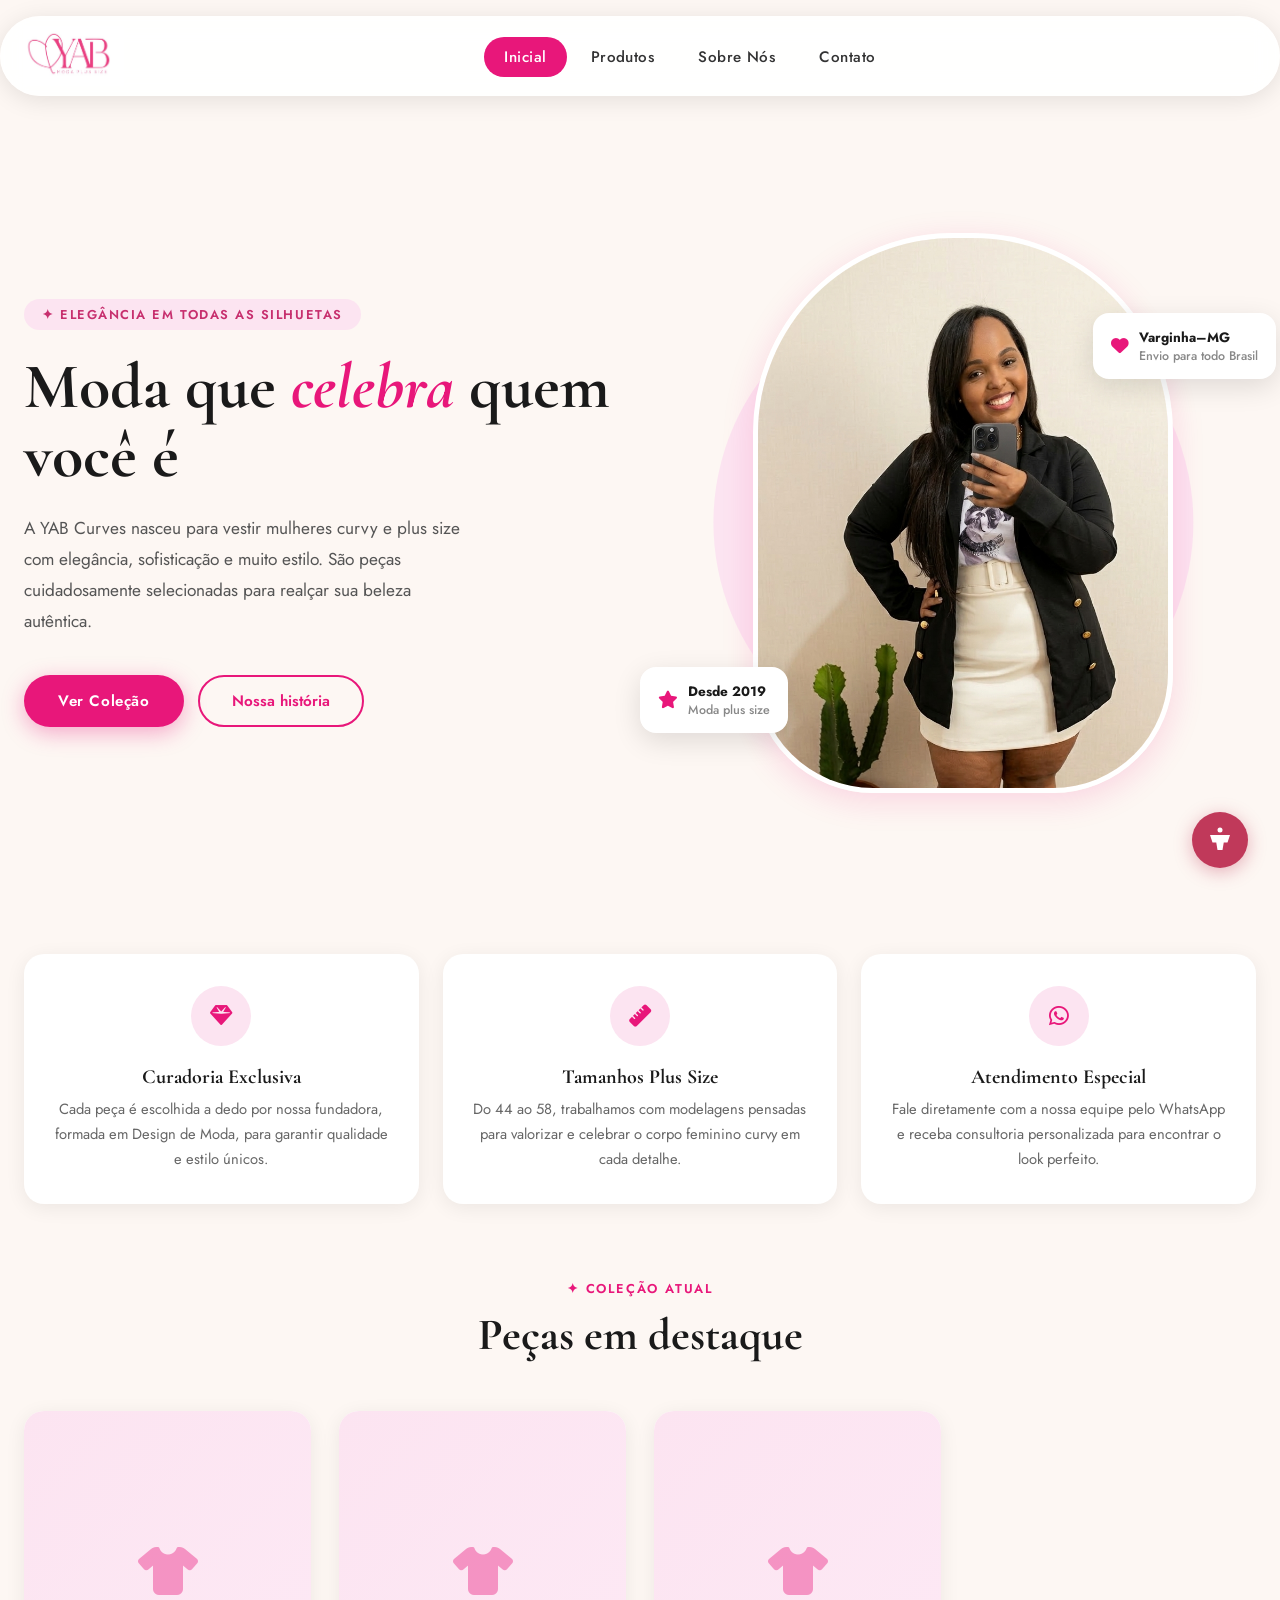
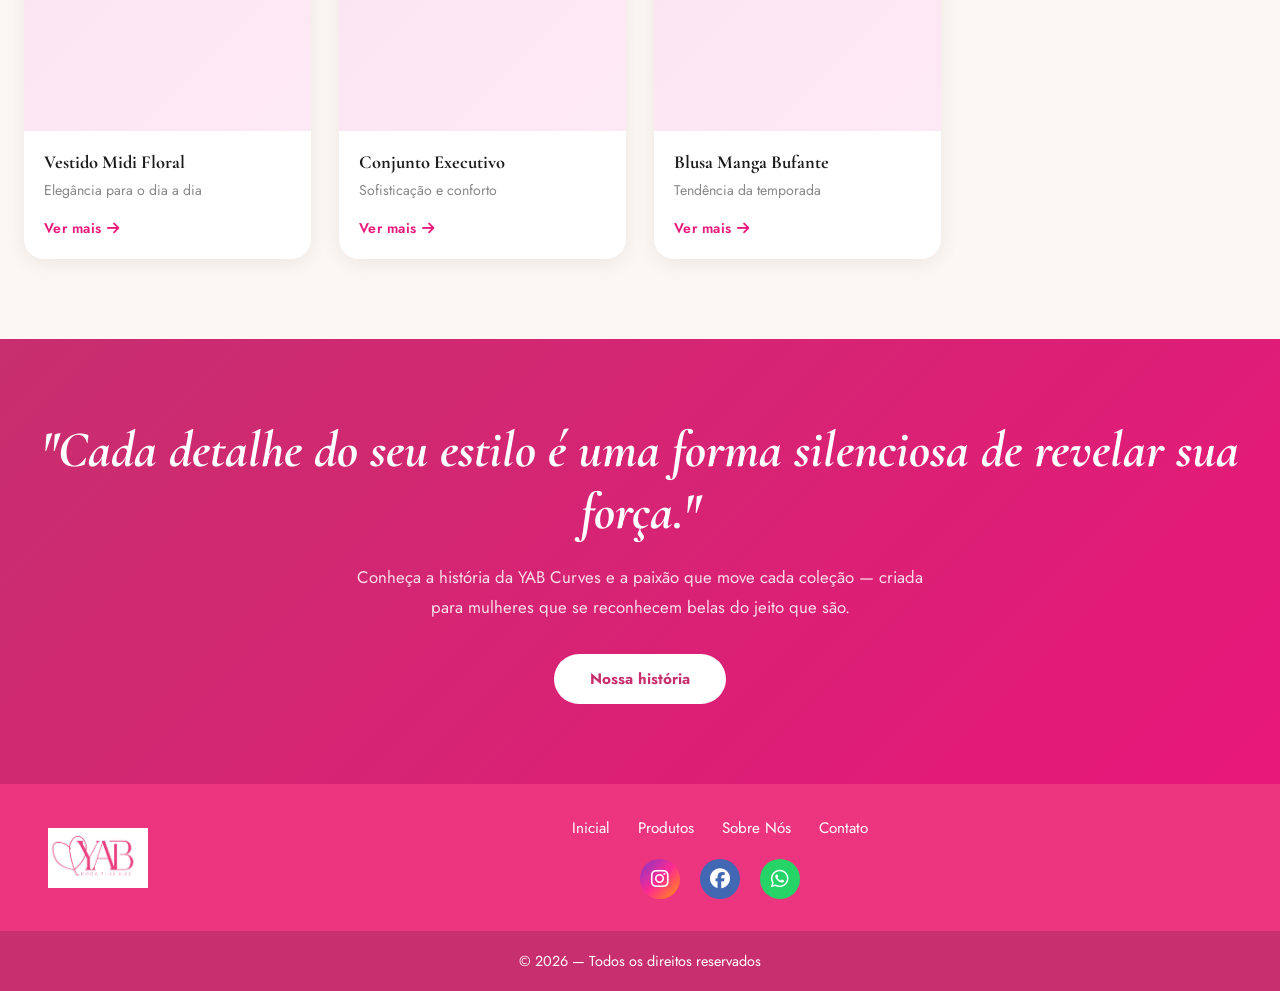
==== index.html @ ac4235fc "Add files via upload" ====
<!DOCTYPE html>
<html lang="pt-BR">
<head>
    <meta charset="UTF-8">
    <meta name="viewport" content="width=device-width, initial-scale=1.0">
    <title>YAB Curves — Moda Plus Size</title>
    <link rel="stylesheet" href="https://cdnjs.cloudflare.com/ajax/libs/font-awesome/6.5.1/css/all.min.css">
    <link rel="stylesheet" href="home.css">
</head>
<body>

    <nav class="navbar">
        <div id="nav_logo">
           <img src="yab_logo_branco.png" alt="YAB Curves" width="100" height="60">
        </div>
        <ul>
            <li><a href="index.html" class="active">Inicial</a></li>
            <li><a href="produtos.html">Produtos</a></li>
            <li><a href="sobre.html">Sobre Nós</a></li>
            <li><a href="contato.html">Contato</a></li>
        </ul>
        <div class="nav_spacer"></div>
    </nav>

    <main>

        <!-- ── HERO ── -->
        <section class="hero">
            <div class="hero-text">
                <span class="hero-badge">✦ Elegância em todas as silhuetas</span>
                <h1>Moda que <em>celebra</em> quem você é</h1>
                <p>A YAB Curves nasceu para vestir mulheres curvy e plus size com elegância, sofisticação e muito estilo. São peças cuidadosamente selecionadas para realçar sua beleza autêntica.</p>
                <div class="hero-buttons">
                    <a href="produtos.html" class="btn-primary">Ver Coleção</a>
                    <a href="sobre.html" class="btn-secondary">Nossa história</a>
                </div>
            </div>

            <div class="hero-visual">
                <div class="hero-blob"></div>
                <div class="hero-img-wrap">
                    <img src="JaqueYAB.png" alt="Modelo YAB Curves">
                </div>
                <div class="hero-tag tag-1">
                    <i class="fa-solid fa-star"></i>
                    <div>
                        <div style="font-weight:700;color:#1a1a1a">Desde 2019</div>
                        <div style="color:#888;font-size:.78rem">Moda plus size</div>
                    </div>
                </div>
                <div class="hero-tag tag-2">
                    <i class="fa-solid fa-heart"></i>
                    <div>
                        <div style="font-weight:700;color:#1a1a1a">Varginha–MG</div>
                        <div style="color:#888;font-size:.78rem">Envio para todo Brasil</div>
                    </div>
                </div>
            </div>
        </section>

        <!-- ── FEATURES ── -->
        <section class="features">
            <div class="feat-card">
                <div class="feat-icon"><i class="fa-solid fa-gem"></i></div>
                <h3>Curadoria Exclusiva</h3>
                <p>Cada peça é escolhida a dedo por nossa fundadora, formada em Design de Moda, para garantir qualidade e estilo únicos.</p>
            </div>
            <div class="feat-card">
                <div class="feat-icon"><i class="fa-solid fa-ruler"></i></div>
                <h3>Tamanhos Plus Size</h3>
                <p>Do 44 ao 58, trabalhamos com modelagens pensadas para valorizar e celebrar o corpo feminino curvy em cada detalhe.</p>
            </div>
            <div class="feat-card">
                <div class="feat-icon"><i class="fa-brands fa-whatsapp"></i></div>
                <h3>Atendimento Especial</h3>
                <p>Fale diretamente com a nossa equipe pelo WhatsApp e receba consultoria personalizada para encontrar o look perfeito.</p>
            </div>
        </section>

        <!-- ── DESTAQUES ── -->
        <section class="destaques">
            <div class="section-header">
                <span class="label">✦ Coleção atual</span>
                <h2>Peças em destaque</h2>
            </div>

            <div class="produtos-grid">
                <!-- Produto 1 -->
                <div class="produto-card">
                    <div class="produto-placeholder"><i class="fa-solid fa-shirt"></i></div>
                    <div class="produto-info">
                        <h4>Vestido Midi Floral</h4>
                        <p>Elegância para o dia a dia</p>
                        <a href="produtos.html" class="produto-link">Ver mais <i class="fa-solid fa-arrow-right"></i></a>
                    </div>
                </div>
                <!-- Produto 2 -->
                <div class="produto-card">
                    <div class="produto-placeholder"><i class="fa-solid fa-shirt"></i></div>
                    <div class="produto-info">
                        <h4>Conjunto Executivo</h4>
                        <p>Sofisticação e conforto</p>
                        <a href="produtos.html" class="produto-link">Ver mais <i class="fa-solid fa-arrow-right"></i></a>
                    </div>
                </div>
                <!-- Produto 3 -->
                <div class="produto-card">
                    <div class="produto-placeholder"><i class="fa-solid fa-shirt"></i></div>
                    <div class="produto-info">
                        <h4>Blusa Manga Bufante</h4>
                        <p>Tendência da temporada</p>
                        <a href="produtos.html" class="produto-link">Ver mais <i class="fa-solid fa-arrow-right"></i></a>
                    </div>
                </div>
            </div>
        </section>

        <!-- ── BANNER CTA ── -->
        <section class="banner-sobre">
            <h2>"Cada detalhe do seu estilo é uma forma silenciosa de revelar sua força."</h2>
            <p>Conheça a história da YAB Curves e a paixão que move cada coleção — criada para mulheres que se reconhecem belas do jeito que são.</p>
            <a href="sobre.html" class="btn-light">Nossa história</a>
        </section>

    </main>

    <footer>
        <div id="footer_content">
            <div id="footer_contacts">
                <div id="footer_logo">
                    <img src="yab_logo_branco.png" alt="Logo YAB" width="100" height="60">
                </div>
                <div id="footer_center">
                    <ul class="footer-list">
                        <li><a href="index.html">Inicial</a></li>
                        <li><a href="produtos.html">Produtos</a></li>
                        <li><a href="sobre.html">Sobre Nós</a></li>
                        <li><a href="contato.html">Contato</a></li>
                    </ul>
                    <div id="footer_social_midia">
                        <a href="https://www.instagram.com/yabcurves/" class="footer-link" id="instagram" aria-label="Instagram"><i class="fa-brands fa-instagram"></i></a>
                        <a href="https://www.facebook.com/share/1EVE8YNnXW/" class="footer-link" id="facebook" aria-label="Facebook"><i class="fa-brands fa-facebook"></i></a>
                        <a href="https://api.whatsapp.com/send?phone=5535991159481" class="footer-link" id="whatsapp" aria-label="WhatsApp"><i class="fa-brands fa-whatsapp"></i></a>
                    </div>
                </div>
            </div>
            <div id="footer_copyright">&copy; 2026 &mdash; Todos os direitos reservados</div>
        </div>
    </footer>
   <script src="acessibilidade.js"></script>
</body>
</html>
---- home.css ----
@import url('https://fonts.googleapis.com/css2?family=Cormorant+Garamond:ital,wght@0,400;0,600;0,700;1,400;1,600&family=Jost:wght@300;400;500;600&display=swap');

:root {
    --rosa:       #E8177A;
    --rosa-deep:  #C72F6E;
    --rosa-light: #fce4f1;
    --creme:      #fdf7f3;
    --cinza:      #444;
    --branco:     #ffffff;
    --shadow:     0 8px 32px rgba(232,23,122,.15);
}

*, *::before, *::after { margin:0; padding:0; box-sizing:border-box; }
html { scroll-behavior: smooth; }

body {
    font-family: 'Jost', sans-serif;
    background: var(--creme);
    color: var(--cinza);
    overflow-x: hidden;
}

/* ══════════ NAVBAR ══════════ */
.navbar {
    position: sticky;
    top: 16px;
    z-index: 100;
    max-width: 1300px;
    margin: 16px auto 0;
    background: rgba(255,255,255,.92);
    backdrop-filter: blur(12px);
    border-radius: 60px;
    padding: 10px 24px;
    box-shadow: 0 4px 24px rgba(0,0,0,.10);
    display: flex;
    align-items: center;
    justify-content: space-between;
}

#nav_logo img { display: block; }

.navbar ul {
    list-style: none;
    display: flex;
    gap: 4px;
    align-items: center;
}

.navbar li a {
    text-decoration: none;
    color: #333;
    font-weight: 500;
    font-size: .95rem;
    letter-spacing: .03em;
    padding: 9px 20px;
    border-radius: 30px;
    transition: background .25s, color .25s;
}

.navbar li a:hover,
.navbar li a.active {
    background: var(--rosa);
    color: #fff;
}

.nav-cta {
    background: var(--rosa) !important;
    color: #fff !important;
    font-weight: 600 !important;
}
.nav-cta:hover { background: var(--rosa-deep) !important; }

/* ══════════ HERO ══════════ */
.hero {
    max-width: 1300px;
    margin: 48px auto 0;
    padding: 0 24px;
    display: grid;
    grid-template-columns: 1fr 1fr;
    align-items: center;
    gap: 60px;
    min-height: 82vh;
}

.hero-text { animation: fadeUp .9s ease both; }

.hero-badge {
    display: inline-block;
    background: var(--rosa-light);
    color: var(--rosa-deep);
    font-size: .8rem;
    font-weight: 600;
    letter-spacing: .12em;
    text-transform: uppercase;
    padding: 6px 18px;
    border-radius: 30px;
    margin-bottom: 1.4rem;
}

.hero-text h1 {
    font-family: 'Cormorant Garamond', serif;
    font-size: clamp(2.8rem, 5vw, 5rem);
    font-weight: 700;
    line-height: 1.08;
    color: #1a1a1a;
    margin-bottom: 1.4rem;
}

.hero-text h1 em {
    font-style: italic;
    color: var(--rosa);
}

.hero-text p {
    font-size: 1.08rem;
    line-height: 1.8;
    color: #555;
    max-width: 440px;
    margin-bottom: 2.4rem;
}

.hero-buttons { display: flex; gap: 14px; flex-wrap: wrap; }

.btn-primary {
    background: var(--rosa);
    color: #fff;
    text-decoration: none;
    font-weight: 600;
    font-size: .95rem;
    letter-spacing: .04em;
    padding: 15px 34px;
    border-radius: 50px;
    transition: background .25s, transform .2s, box-shadow .25s;
    box-shadow: 0 6px 22px rgba(232,23,122,.35);
}
.btn-primary:hover {
    background: var(--rosa-deep);
    transform: translateY(-2px);
    box-shadow: 0 10px 28px rgba(232,23,122,.45);
}

.btn-secondary {
    border: 2px solid var(--rosa);
    color: var(--rosa);
    text-decoration: none;
    font-weight: 600;
    font-size: .95rem;
    padding: 13px 32px;
    border-radius: 50px;
    transition: background .25s, color .25s;
}
.btn-secondary:hover { background: var(--rosa); color: #fff; }

/* Hero visual */
.hero-visual {
    position: relative;
    display: flex;
    justify-content: center;
    animation: fadeUp 1s .2s ease both;
}

.hero-img-wrap {
    width: 420px;
    height: 560px;
    border-radius: 200px 200px 120px 120px;
    overflow: hidden;
    box-shadow: var(--shadow);
    border: 5px solid #fff;
    position: relative;
    z-index: 2;
}

.hero-img-wrap img {
    width: 100%; height: 100%;
    object-fit: cover;
    object-position: top;
}

.hero-blob {
    position: absolute;
    width: 480px;
    height: 480px;
    border-radius: 50%;
    background: var(--rosa-light);
    top: 50%;
    left: 50%;
    transform: translate(-52%, -48%);
    z-index: 1;
}

.hero-tag {
    position: absolute;
    z-index: 3;
    background: #fff;
    border-radius: 16px;
    padding: 14px 18px;
    box-shadow: 0 8px 28px rgba(0,0,0,.12);
    display: flex;
    align-items: center;
    gap: 10px;
    font-size: .85rem;
    font-weight: 500;
}

.hero-tag.tag-1 { bottom: 60px; left: -30px; }
.hero-tag.tag-2 { top: 80px; right: -20px; }
.hero-tag i { color: var(--rosa); font-size: 1.1rem; }

/* ══════════ FEATURES ══════════ */
.features {
    max-width: 1300px;
    margin: 72px auto;
    padding: 0 24px;
    display: grid;
    grid-template-columns: repeat(3, 1fr);
    gap: 24px;
}

.feat-card {
    background: #fff;
    border-radius: 20px;
    padding: 32px 28px;
    text-align: center;
    box-shadow: 0 4px 20px rgba(0,0,0,.07);
    transition: transform .3s, box-shadow .3s;
}
.feat-card:hover { transform: translateY(-6px); box-shadow: var(--shadow); }

.feat-icon {
    width: 60px; height: 60px;
    border-radius: 50%;
    background: var(--rosa-light);
    display: flex; align-items: center; justify-content: center;
    margin: 0 auto 1.2rem;
}
.feat-icon i { font-size: 1.4rem; color: var(--rosa); }

.feat-card h3 {
    font-family: 'Cormorant Garamond', serif;
    font-size: 1.25rem;
    font-weight: 700;
    color: #1a1a1a;
    margin-bottom: .5rem;
}
.feat-card p { font-size: .92rem; color: #666; line-height: 1.7; }

/* ══════════ DESTAQUES ══════════ */
.destaques {
    max-width: 1300px;
    margin: 0 auto 80px;
    padding: 0 24px;
}

.section-header { text-align: center; margin-bottom: 3rem; }

.section-header .label {
    display: inline-block;
    color: var(--rosa);
    font-size: .8rem;
    font-weight: 600;
    letter-spacing: .14em;
    text-transform: uppercase;
    margin-bottom: .7rem;
}

.section-header h2 {
    font-family: 'Cormorant Garamond', serif;
    font-size: clamp(2rem, 3.5vw, 3rem);
    font-weight: 700;
    color: #1a1a1a;
    line-height: 1.2;
}

.produtos-grid {
    display: grid;
    grid-template-columns: repeat(auto-fill, minmax(270px, 1fr));
    gap: 28px;
}

.produto-card {
    background: #fff;
    border-radius: 20px;
    overflow: hidden;
    box-shadow: 0 4px 20px rgba(0,0,0,.07);
    transition: transform .3s, box-shadow .3s;
}
.produto-card:hover { transform: translateY(-6px); box-shadow: var(--shadow); }

.produto-img { width: 100%; height: 320px; object-fit: cover; display: block; }

.produto-info { padding: 20px; }
.produto-info h4 {
    font-family: 'Cormorant Garamond', serif;
    font-size: 1.15rem;
    font-weight: 700;
    color: #1a1a1a;
    margin-bottom: .4rem;
}
.produto-info p { font-size: .88rem; color: #888; margin-bottom: 1rem; }

.produto-link {
    display: inline-flex;
    align-items: center;
    gap: 6px;
    color: var(--rosa);
    font-weight: 600;
    font-size: .88rem;
    text-decoration: none;
    letter-spacing: .03em;
    transition: gap .2s;
}
.produto-link:hover { gap: 10px; }

.produto-placeholder {
    width: 100%; height: 320px;
    background: linear-gradient(135deg, var(--rosa-light) 0%, #fde9f5 100%);
    display: flex; align-items: center; justify-content: center;
}
.produto-placeholder i { font-size: 3rem; color: var(--rosa); opacity: .4; }

/* ══════════ BANNER SOBRE ══════════ */
.banner-sobre {
    background: linear-gradient(135deg, var(--rosa-deep) 0%, var(--rosa) 100%);
    padding: 80px 24px;
    text-align: center;
}

.banner-sobre h2 {
    font-family: 'Cormorant Garamond', serif;
    font-size: clamp(2rem, 4vw, 3.2rem);
    color: #fff;
    font-weight: 700;
    margin-bottom: 1.2rem;
    font-style: italic;
}

.banner-sobre p {
    font-size: 1.05rem;
    color: rgba(255,255,255,.85);
    max-width: 600px;
    margin: 0 auto 2rem;
    line-height: 1.8;
}

.btn-light {
    background: #fff;
    color: var(--rosa-deep);
    text-decoration: none;
    font-weight: 700;
    font-size: .95rem;
    padding: 14px 36px;
    border-radius: 50px;
    transition: transform .2s, box-shadow .2s;
    display: inline-block;
}
.btn-light:hover { transform: translateY(-2px); box-shadow: 0 8px 24px rgba(0,0,0,.2); }

/* ══════════ FOOTER ══════════ */
footer { width: 100%; }

#footer_content { background: #ed357f; display: flex; flex-direction: column; }

#footer_contacts {
    display: grid;
    grid-template-columns: 160px 1fr;
    align-items: center;
    padding: 2rem 3rem;
}

#footer_logo { display: flex; align-items: center; }

#footer_center {
    display: flex;
    flex-direction: column;
    align-items: center;
    gap: 1.25rem;
}

.footer-list {
    display: flex; gap: .75rem;
    list-style: none; flex-wrap: wrap;
    justify-content: center;
}

.footer-list a {
    text-decoration: none; color: #fff;
    font-size: .95rem; padding: 4px 8px;
    border-radius: 4px; transition: opacity .2s;
}
.footer-list a:hover { opacity: .7; }

#footer_social_midia { display: flex; align-items: center; gap: 1.25rem; }

.footer-link {
    display: flex; align-items: center; justify-content: center;
    height: 2.5rem; width: 2.5rem;
    color: #fff; border-radius: 50%; text-decoration: none;
    transition: opacity .2s, transform .2s;
}
.footer-link i { font-size: 1.25rem; }
.footer-link:hover { opacity: .85; transform: scale(1.1); }

#instagram { background: linear-gradient(135deg,#7f37c9,#ff2992,#ff9807); }
#facebook  { background: #4267b3; }
#whatsapp  { background: #25d366; }

#footer_copyright {
    color: #fff;
    background: var(--rosa-deep);
    display: flex; justify-content: center;
    font-size: .9rem; padding: 1.25rem; gap: .25rem;
}

/* ══════════ ANIMAÇÕES ══════════ */
@keyframes fadeUp {
    from { opacity: 0; transform: translateY(30px); }
    to   { opacity: 1; transform: translateY(0); }
}

/* ══════════ RESPONSIVO ══════════ */
@media (max-width: 900px) {
    .hero {
        grid-template-columns: 1fr;
        text-align: center;
        gap: 40px;
        min-height: auto;
        padding-top: 24px;
    }
    .hero-text p { max-width: 100%; }
    .hero-buttons { justify-content: center; }
    .hero-img-wrap { width: 300px; height: 400px; }
    .hero-blob { width: 340px; height: 340px; }
    .hero-tag.tag-1 { left: 10px; }
    .hero-tag.tag-2 { right: 10px; }
    .features { grid-template-columns: 1fr; }
}

@media (max-width: 768px) {
    .navbar { max-width: 95%; padding: 8px 14px; }
    .navbar li a { padding: 8px 12px; font-size: .88rem; }
    #footer_contacts { grid-template-columns: 1fr; justify-items: center; gap: 1.5rem; padding: 1.5rem; }
}

@media (max-width: 480px) {
    .navbar li a { padding: 7px 9px; font-size: .82rem; }
    .hero-tag { display: none; }
}
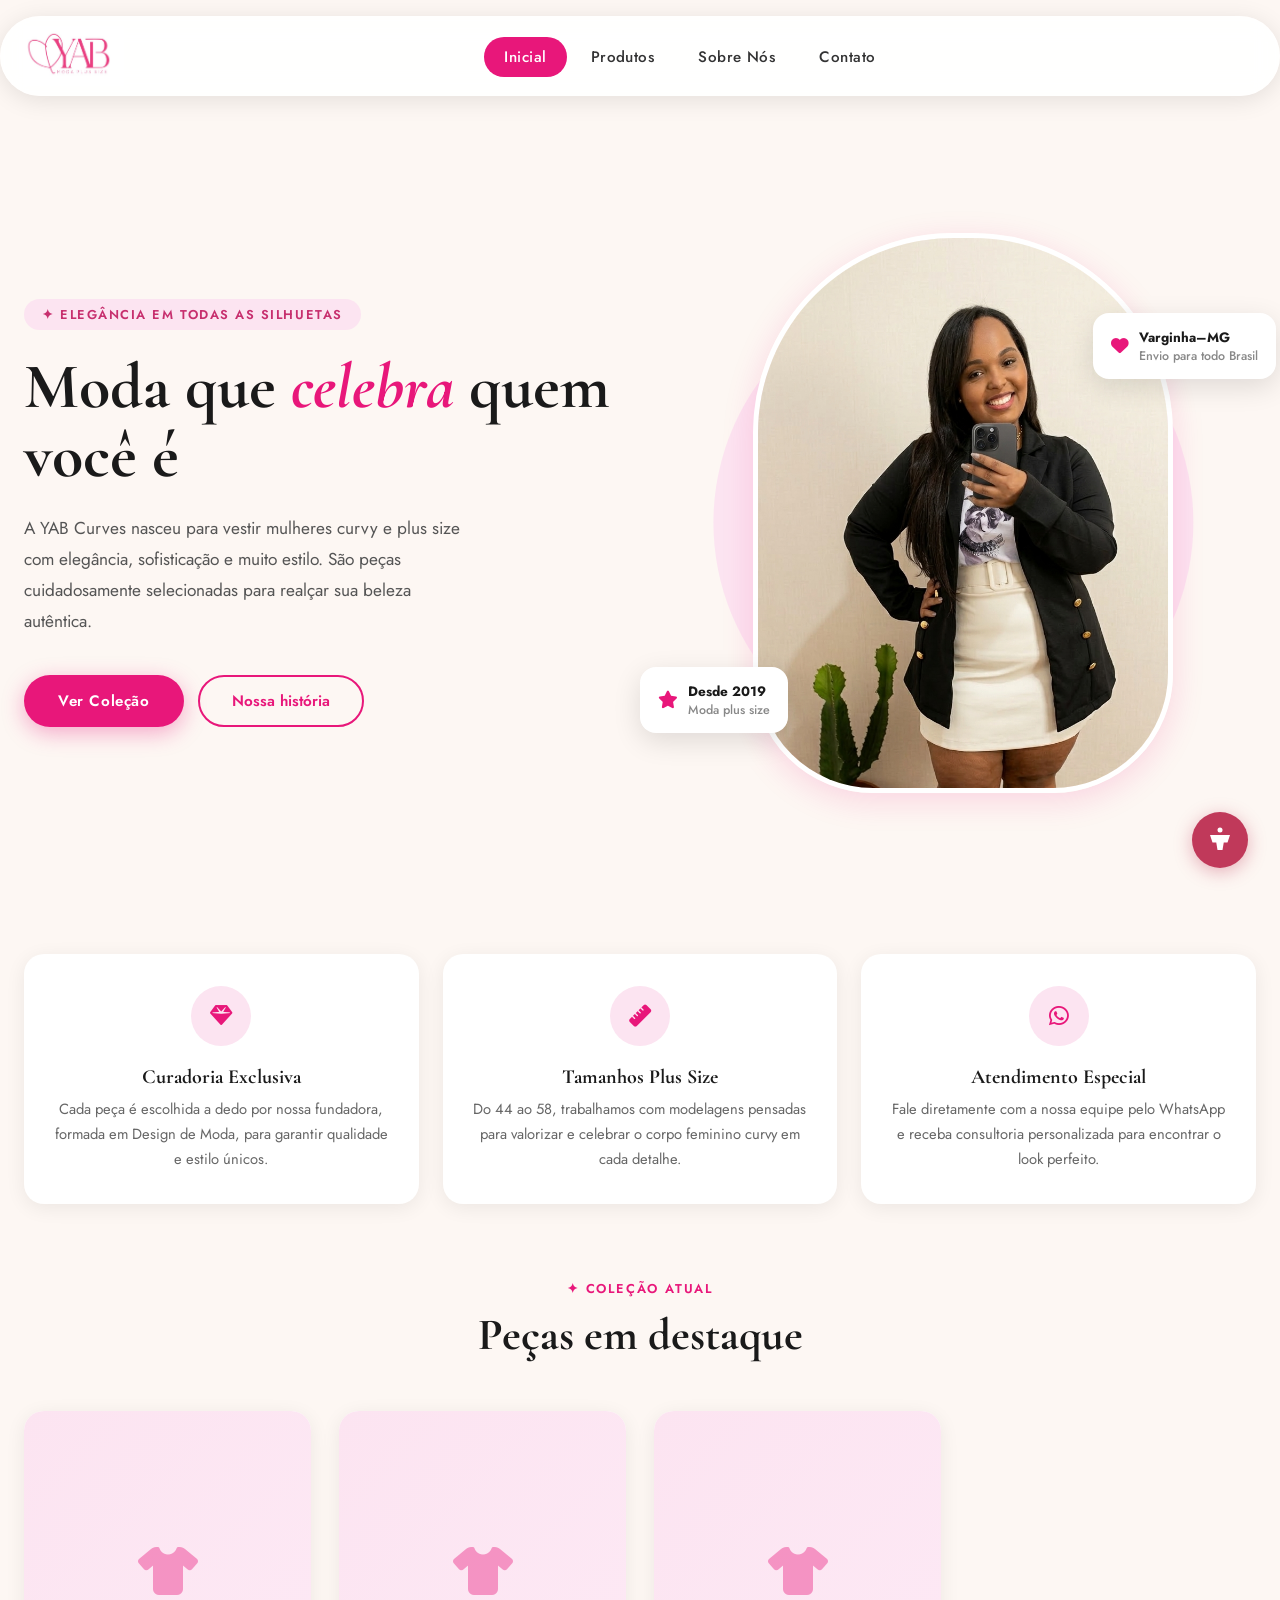
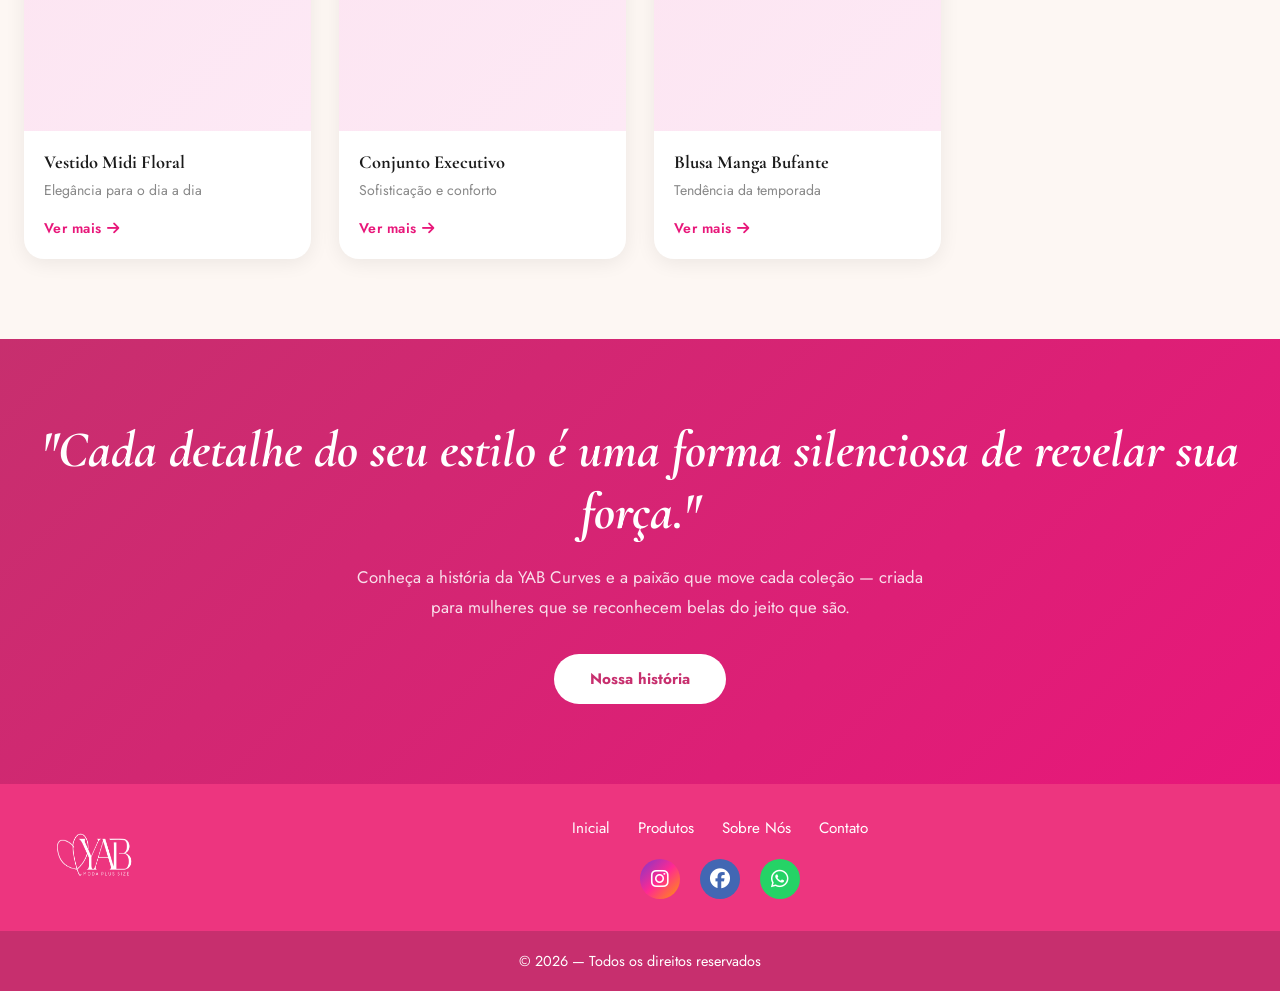
==== commit 67195298: "Fix HTML structure and update logo image source" ====
--- a/index.html
+++ b/index.html
@@ -128,7 +128,7 @@
         <div id="footer_content">
             <div id="footer_contacts">
                 <div id="footer_logo">
-                    <img src="yab_logo_branco.png" alt="Logo YAB" width="100" height="60">
+                   <img src="yab_logo_rosa.png.png" alt="Logo YAB" width="100" height="60">
                 </div>
                 <div id="footer_center">
                     <ul class="footer-list">
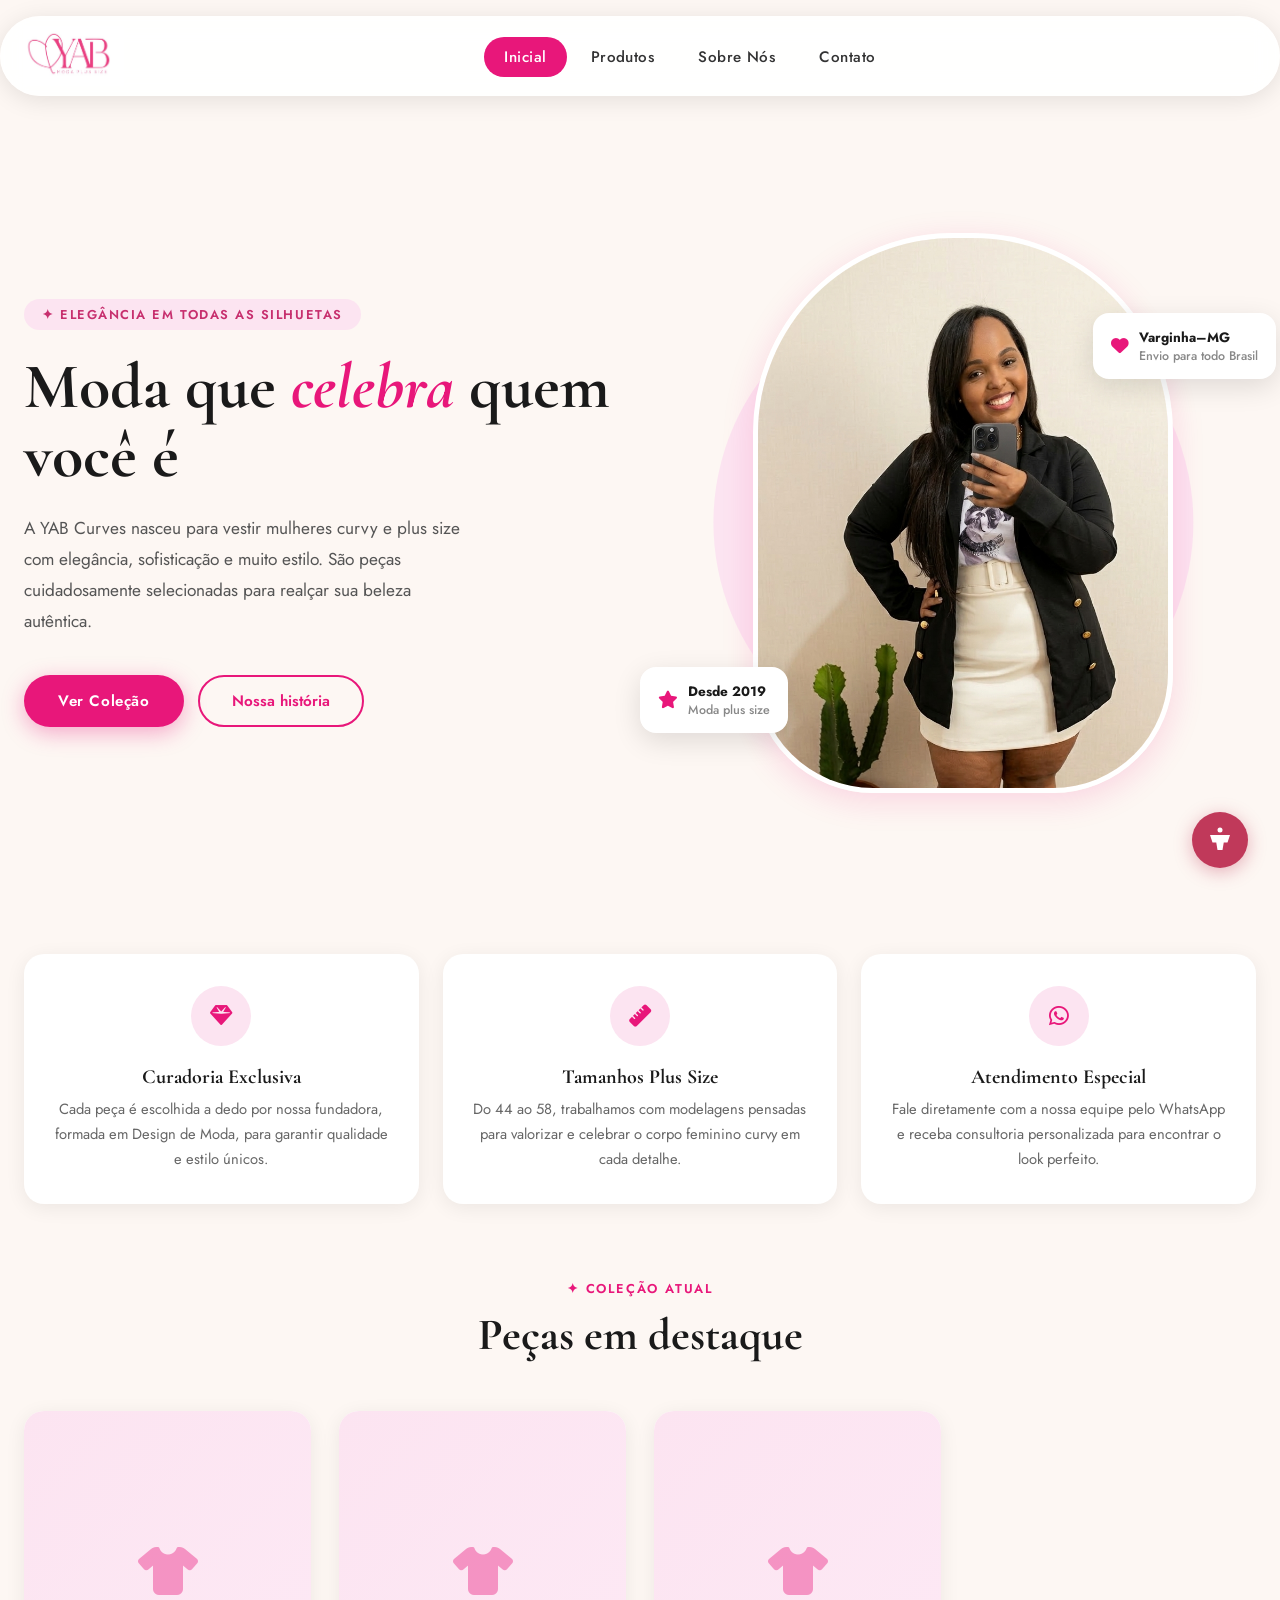
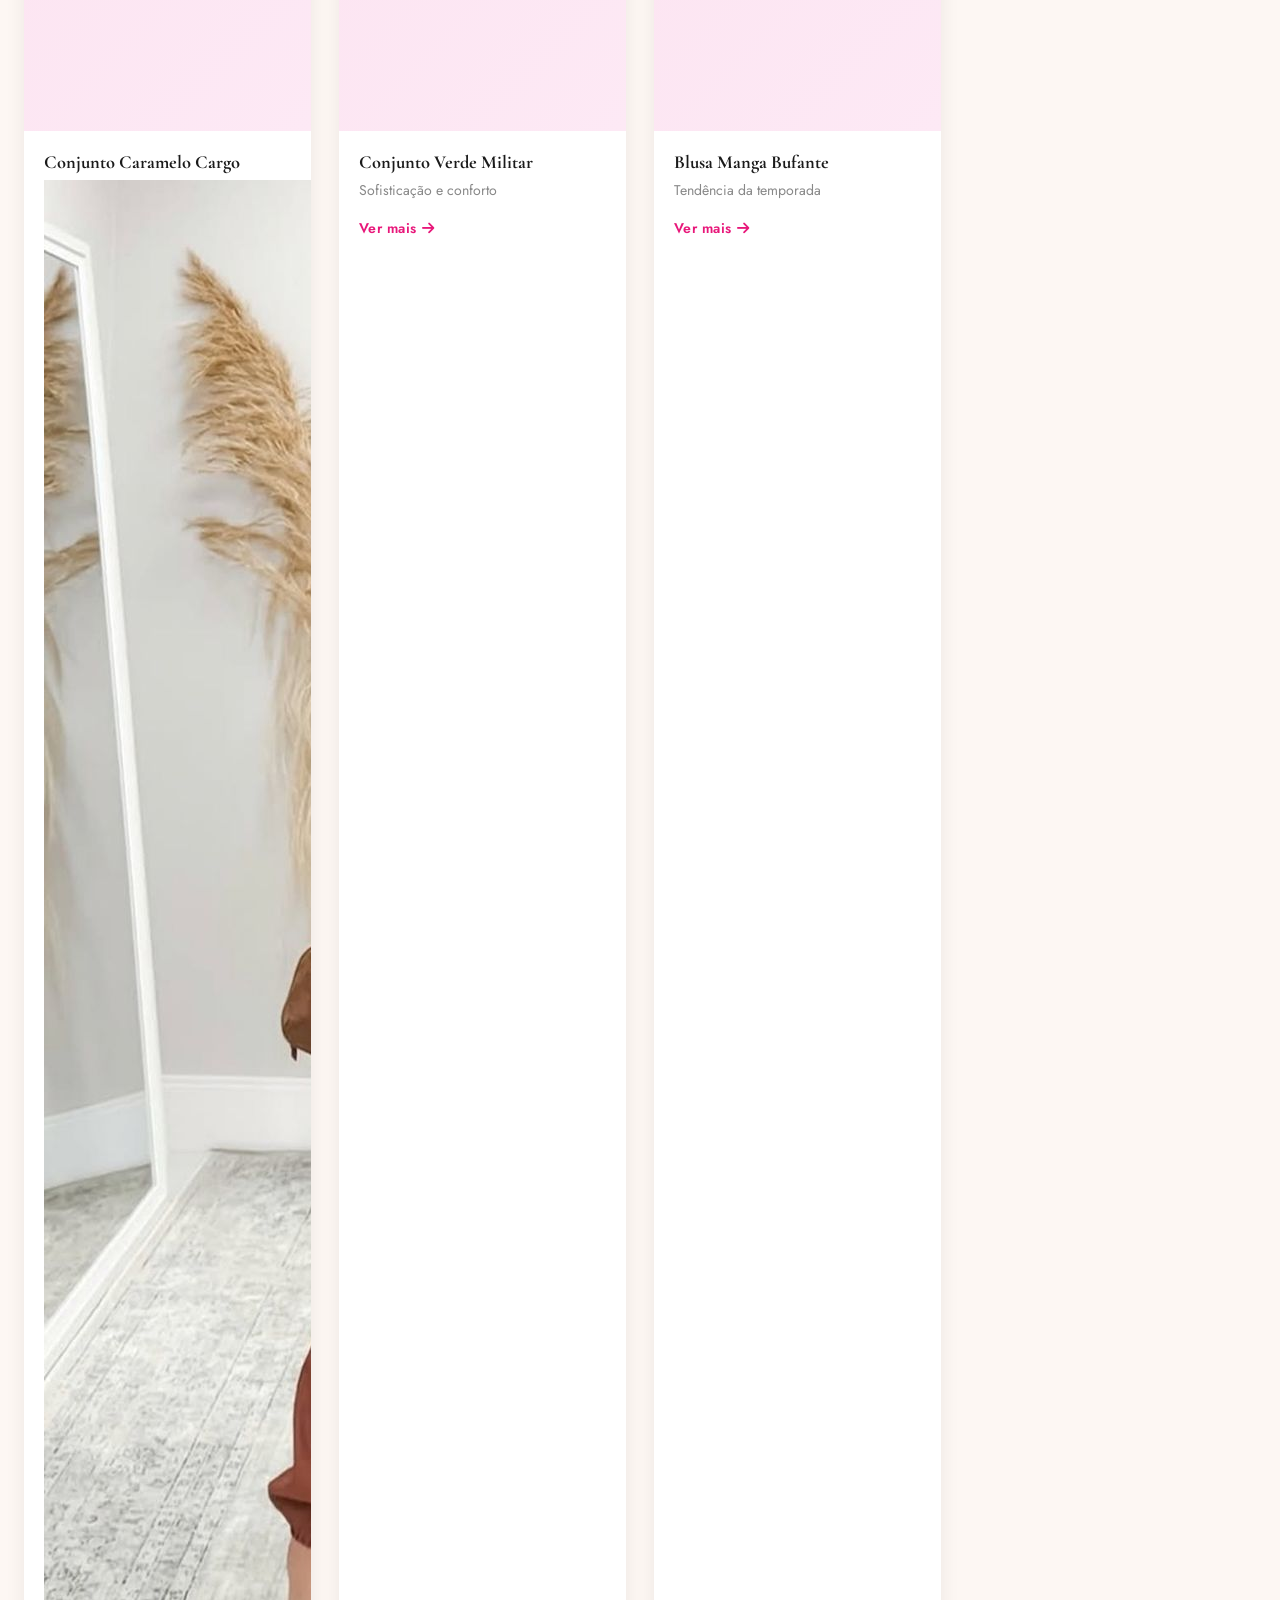
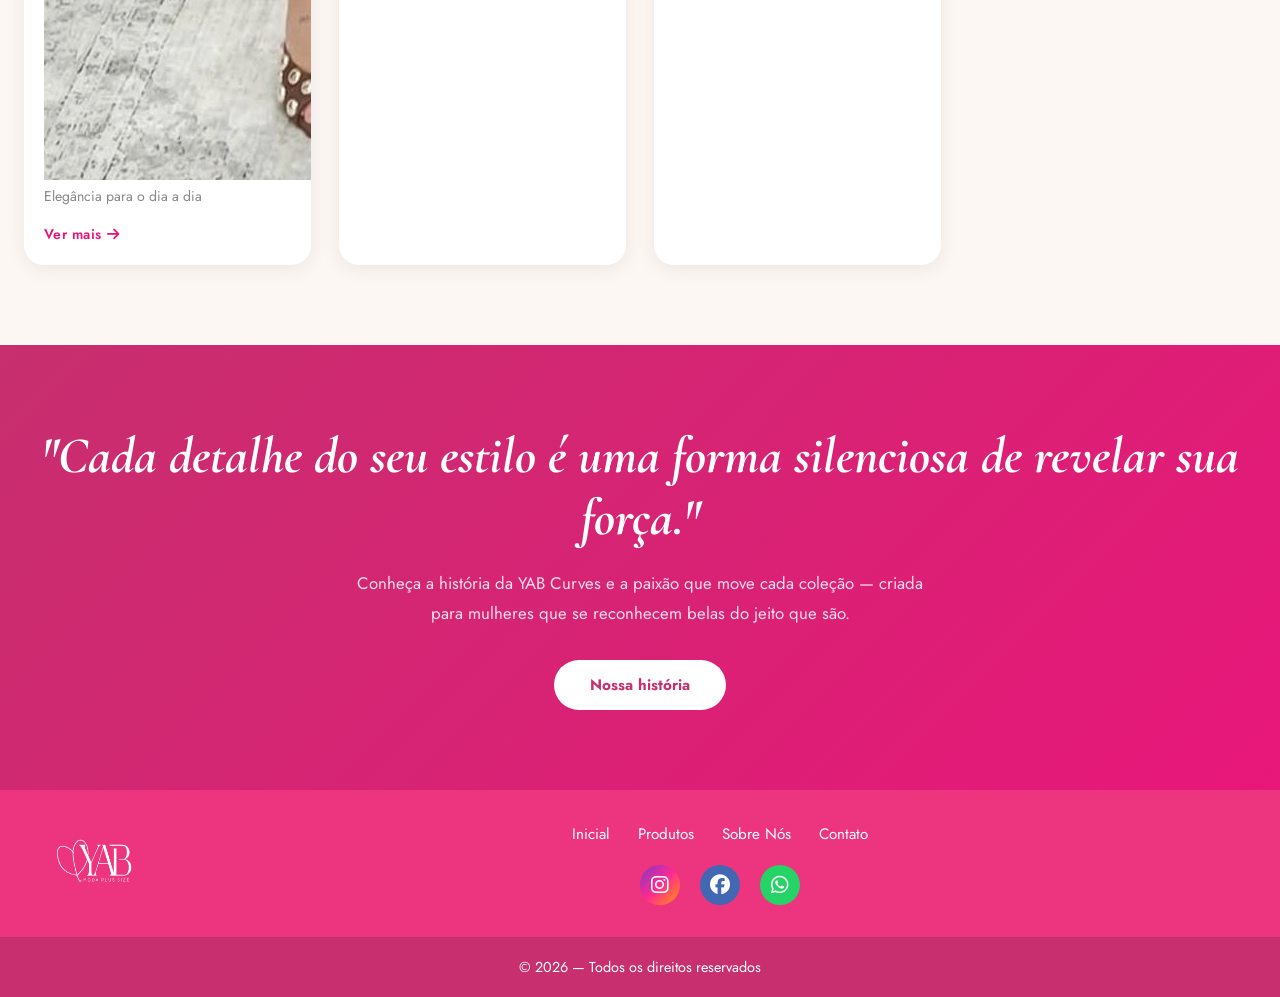
==== commit f9b0623e: "Fix HTML formatting and structure" ====
--- a/index.html
+++ b/index.html
@@ -89,7 +89,8 @@
                 <div class="produto-card">
                     <div class="produto-placeholder"><i class="fa-solid fa-shirt"></i></div>
                     <div class="produto-info">
-                        <h4>Vestido Midi Floral</h4>
+                        <h4>Conjunto Caramelo Cargo</h4>
+                        <img src="roupa06.jpg">
                         <p>Elegância para o dia a dia</p>
                         <a href="produtos.html" class="produto-link">Ver mais <i class="fa-solid fa-arrow-right"></i></a>
                     </div>
@@ -98,7 +99,7 @@
                 <div class="produto-card">
                     <div class="produto-placeholder"><i class="fa-solid fa-shirt"></i></div>
                     <div class="produto-info">
-                        <h4>Conjunto Executivo</h4>
+                        <h4>Conjunto Verde Militar</h4>
                         <p>Sofisticação e conforto</p>
                         <a href="produtos.html" class="produto-link">Ver mais <i class="fa-solid fa-arrow-right"></i></a>
                     </div>
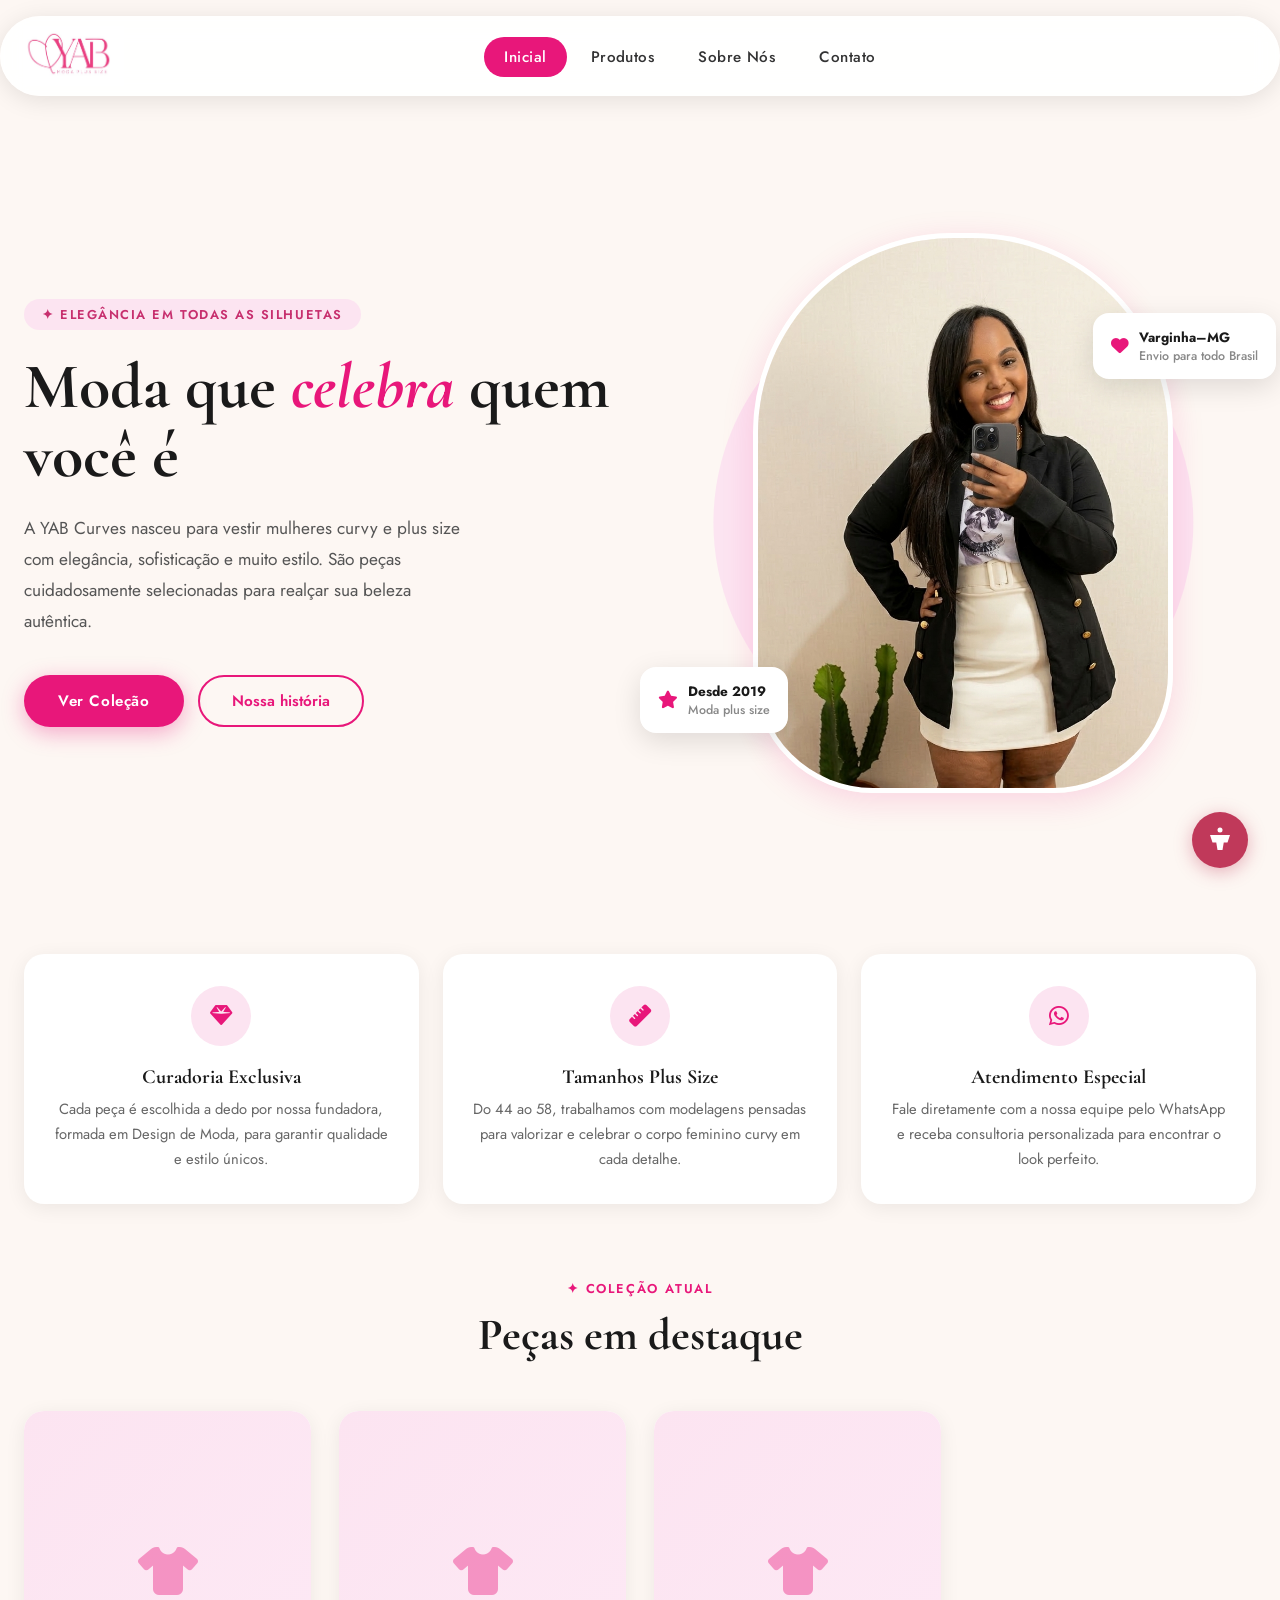
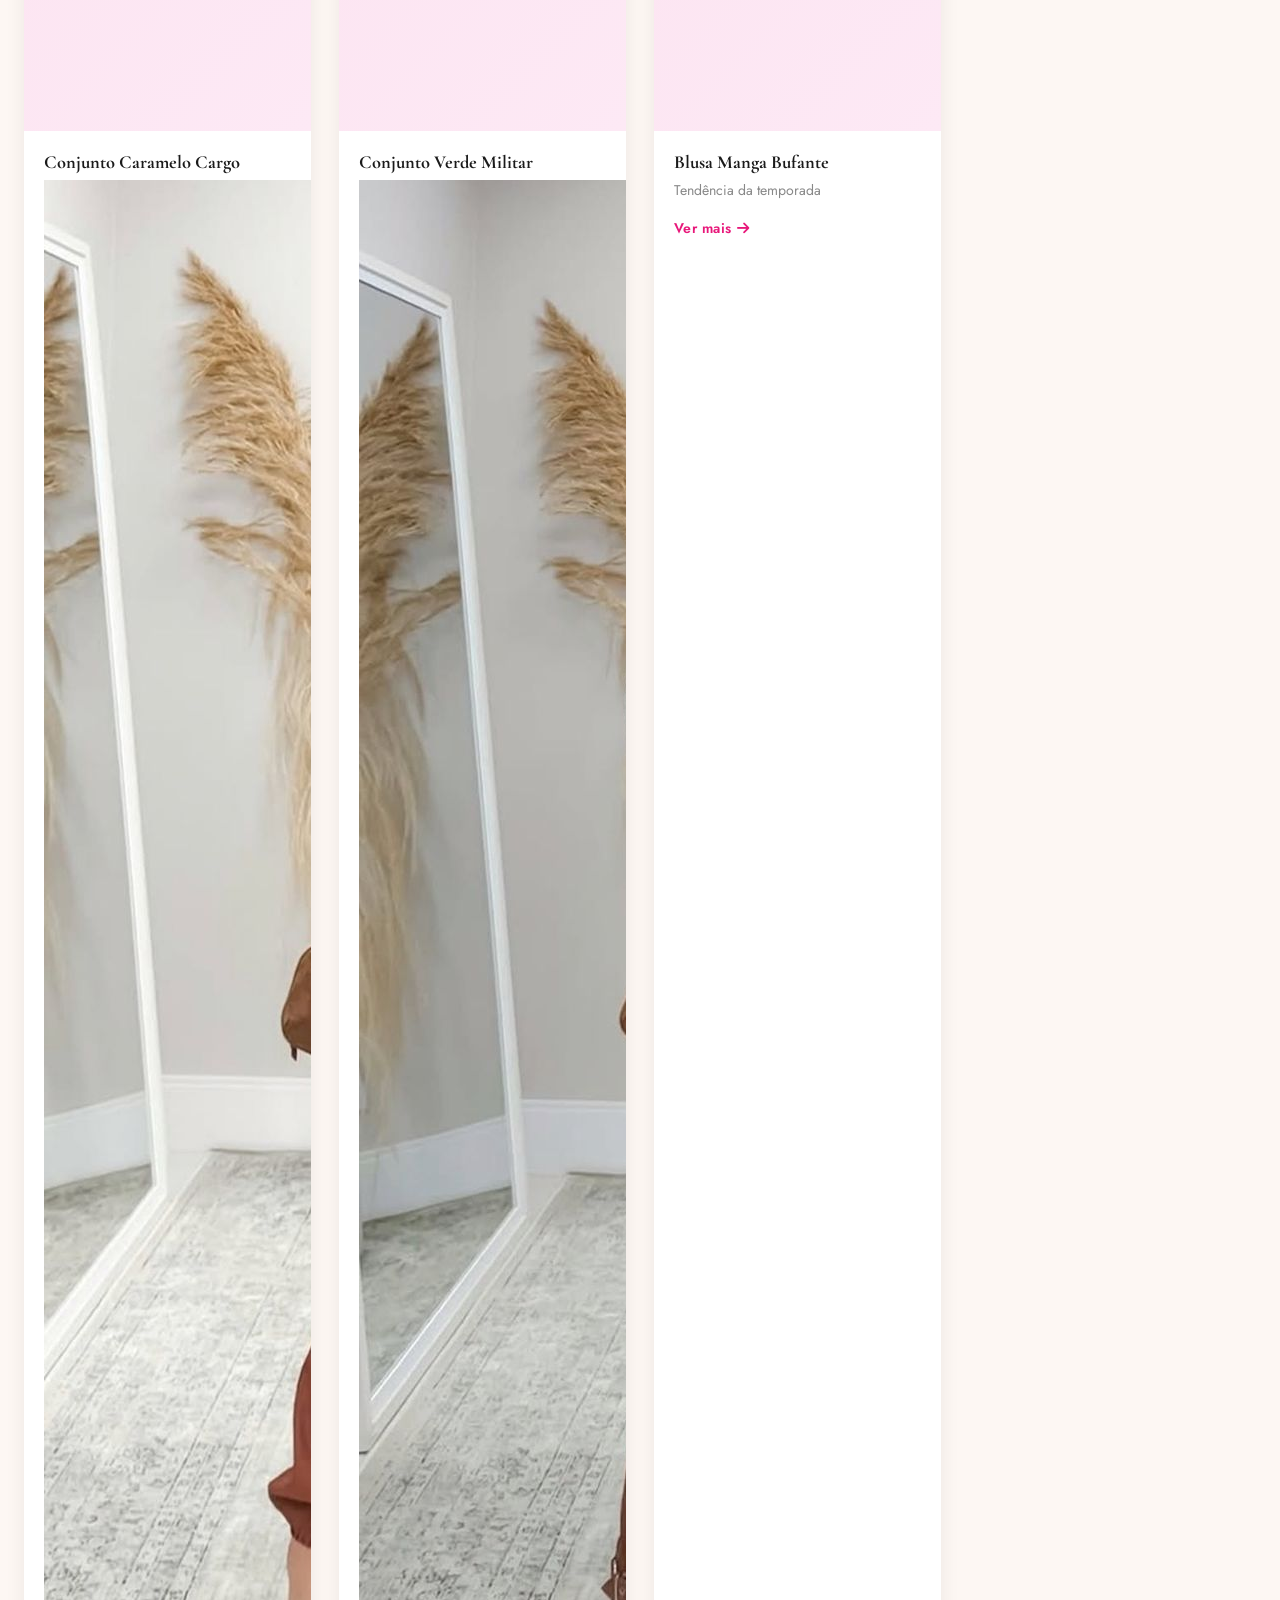
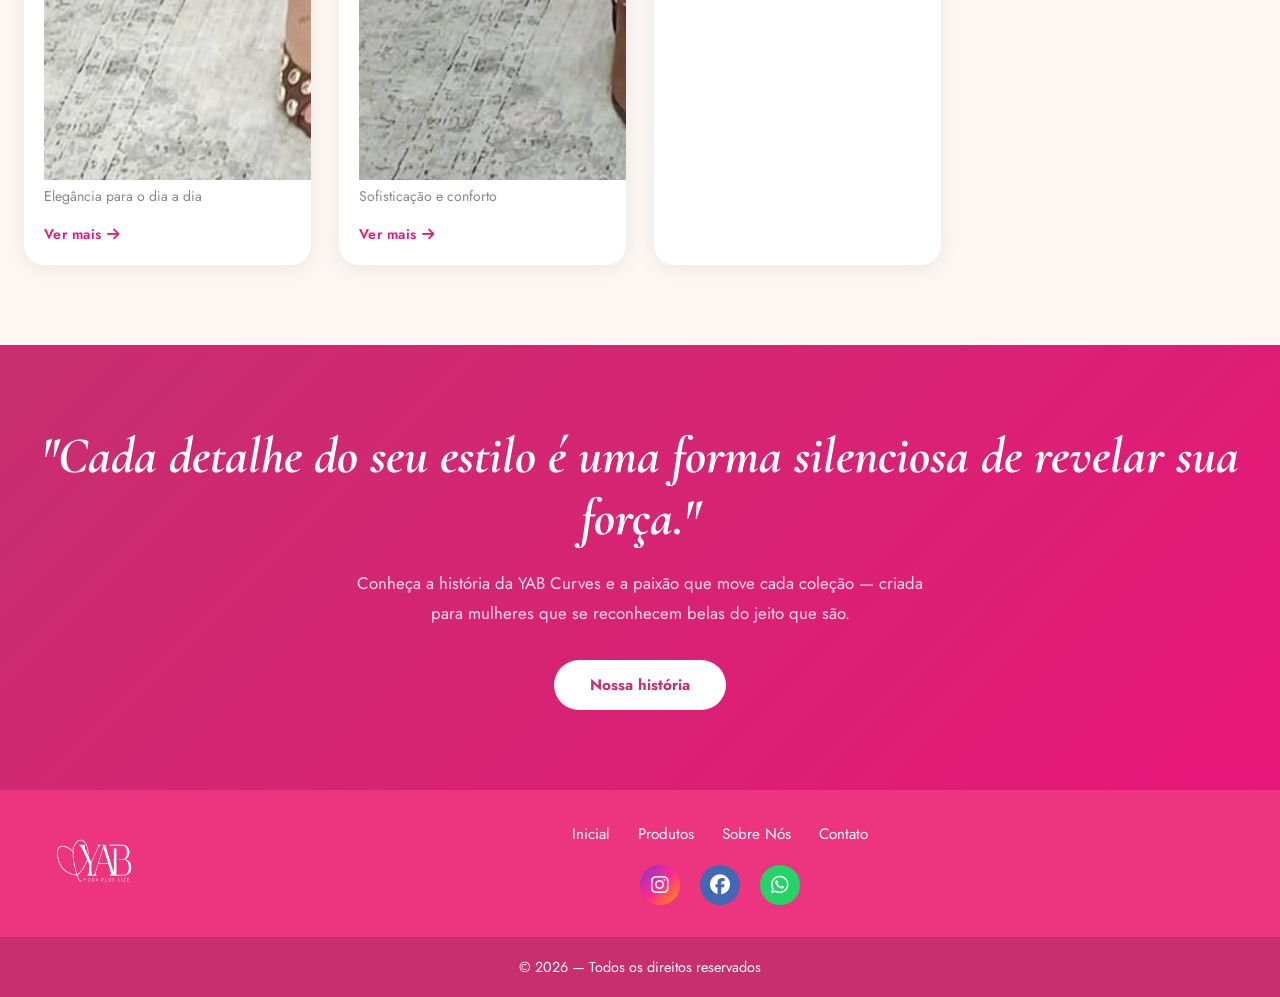
==== commit 53f629b4: "Fix HTML formatting and structure" ====
--- a/index.html
+++ b/index.html
@@ -100,6 +100,7 @@
                     <div class="produto-placeholder"><i class="fa-solid fa-shirt"></i></div>
                     <div class="produto-info">
                         <h4>Conjunto Verde Militar</h4>
+                         <img src="roupa03.jpg">
                         <p>Sofisticação e conforto</p>
                         <a href="produtos.html" class="produto-link">Ver mais <i class="fa-solid fa-arrow-right"></i></a>
                     </div>
